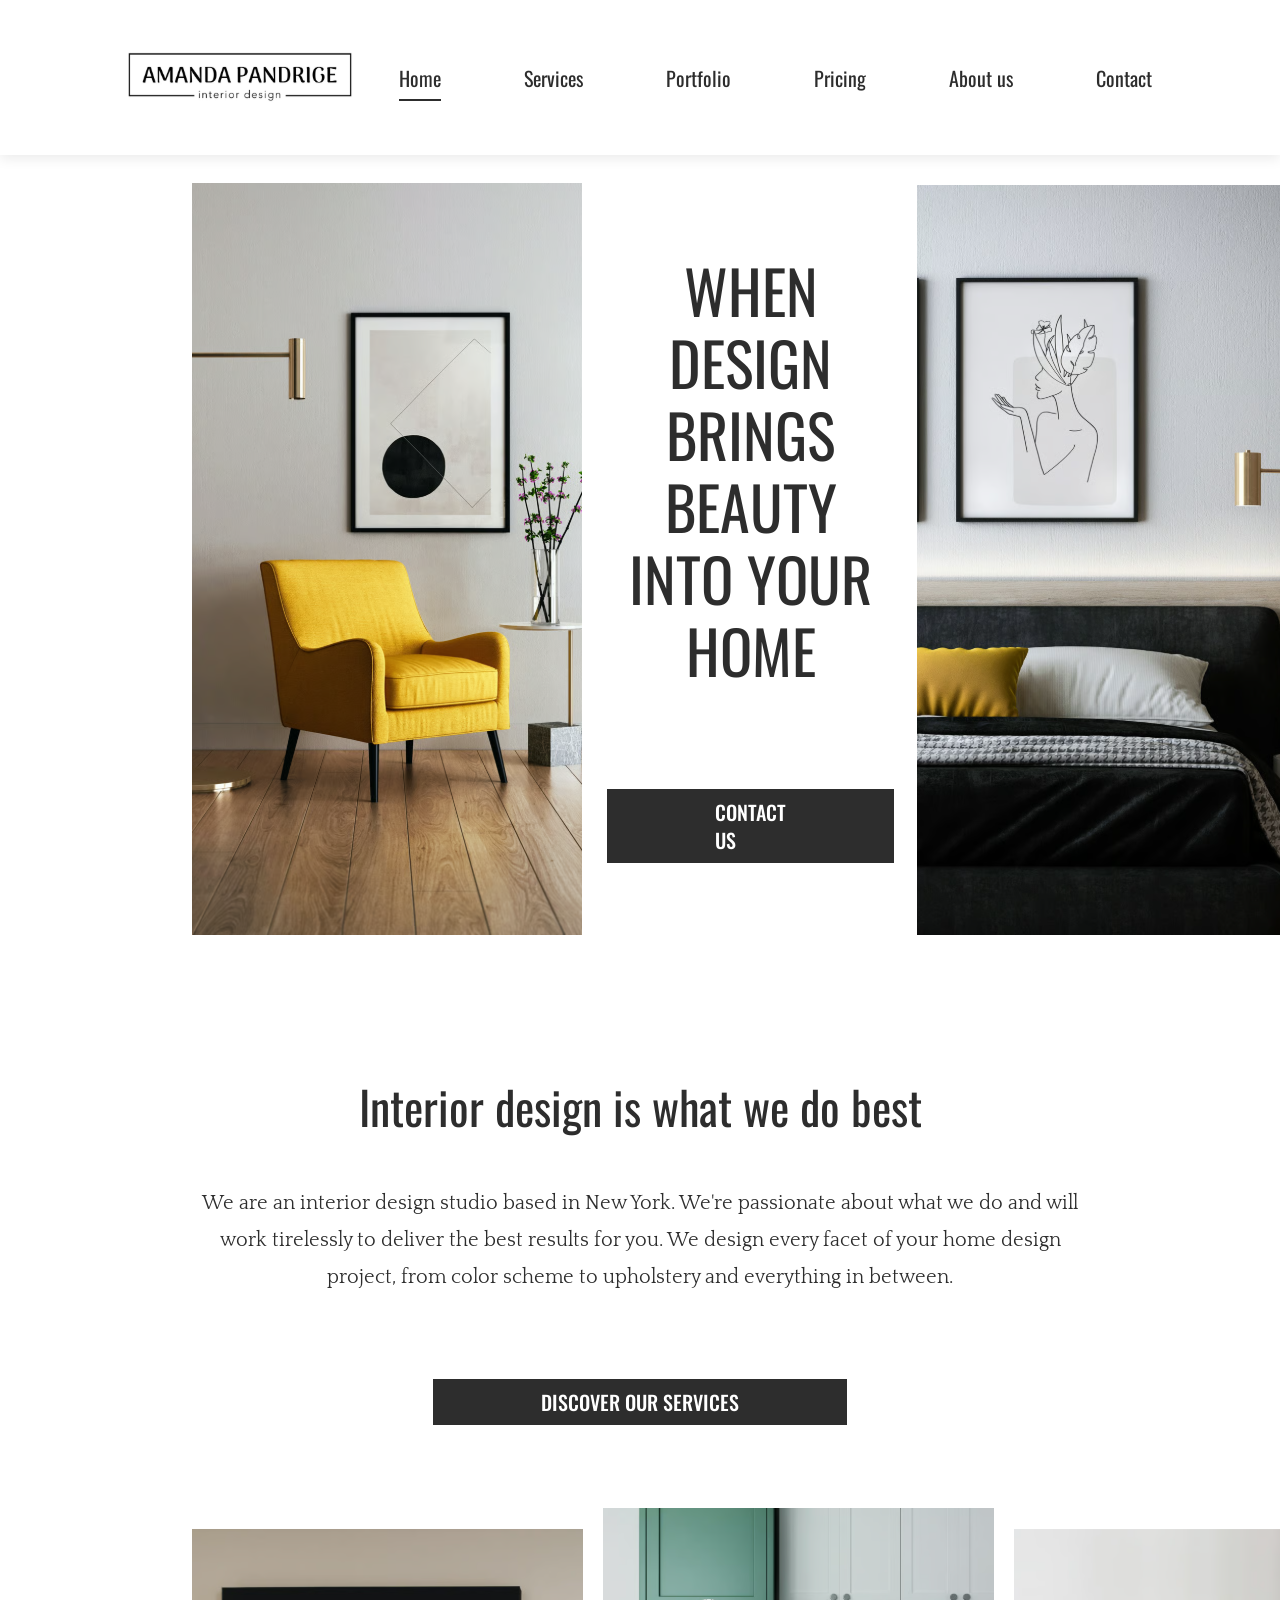
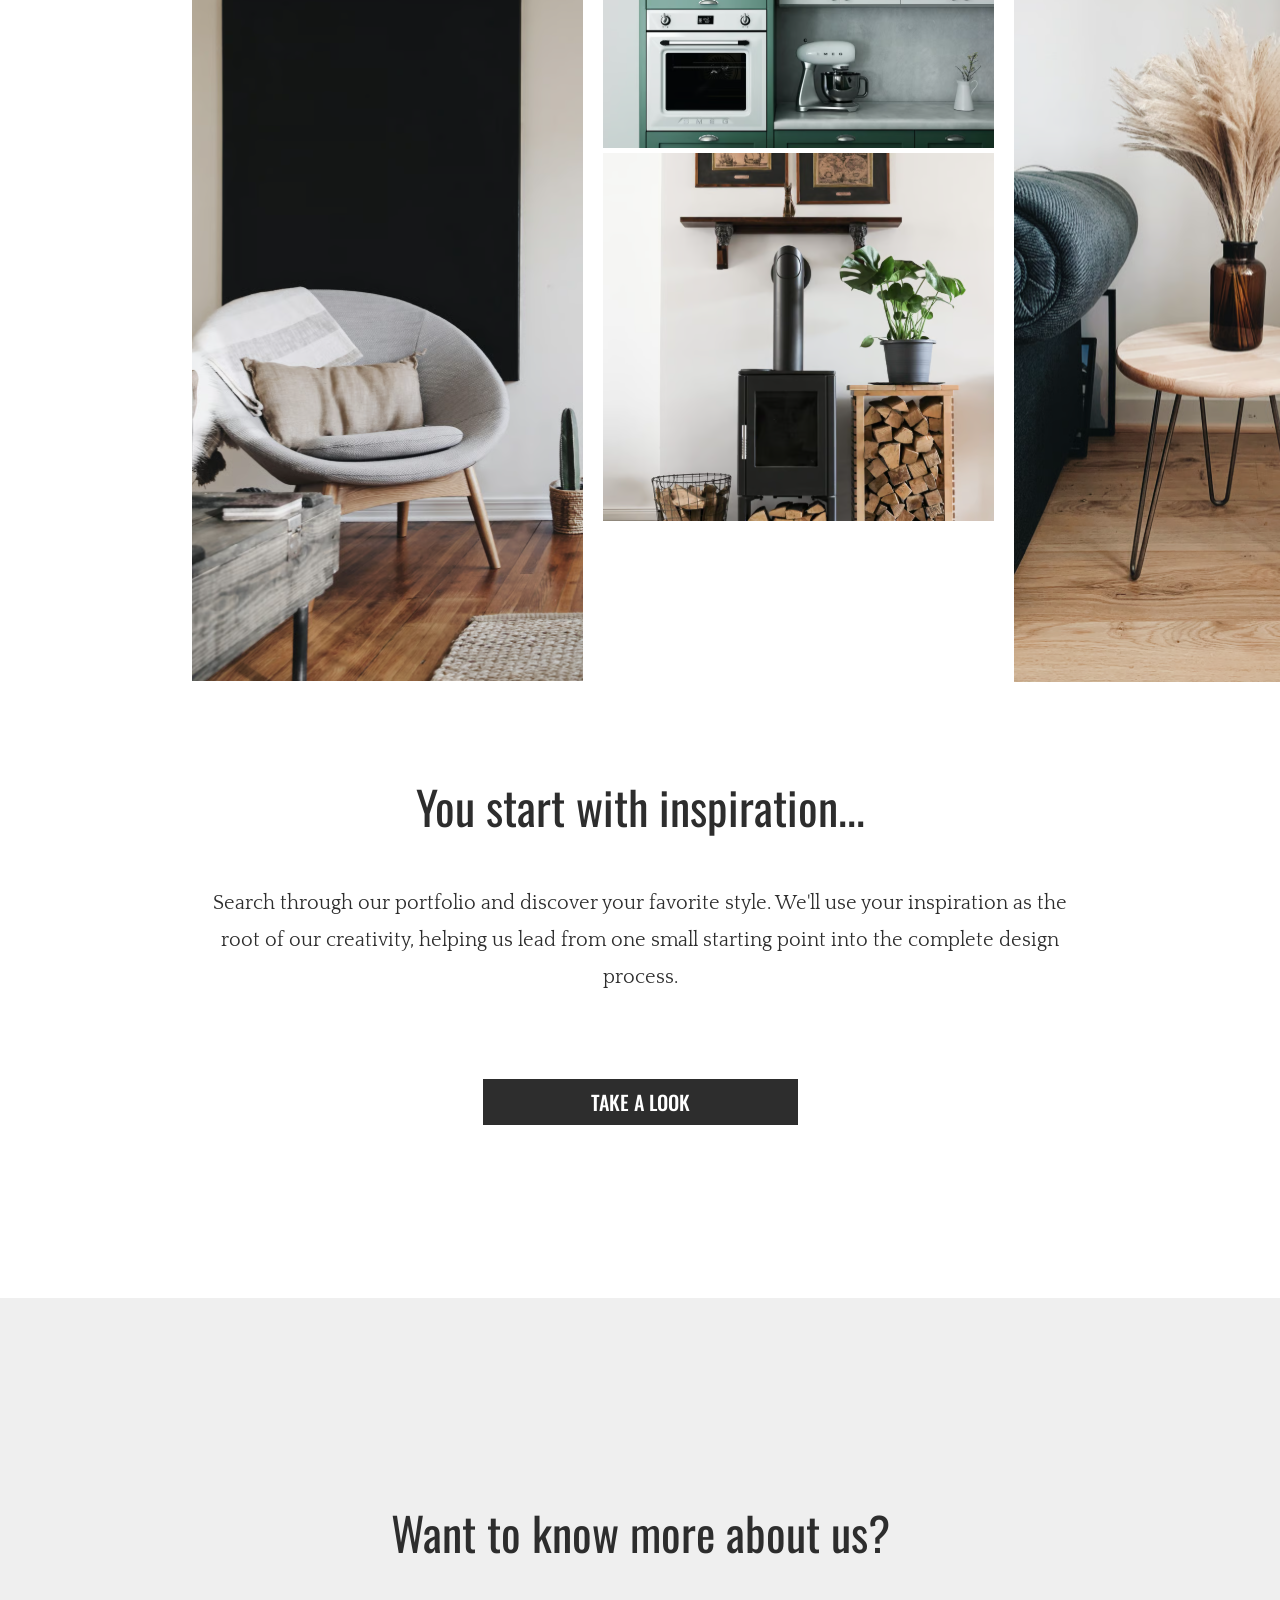
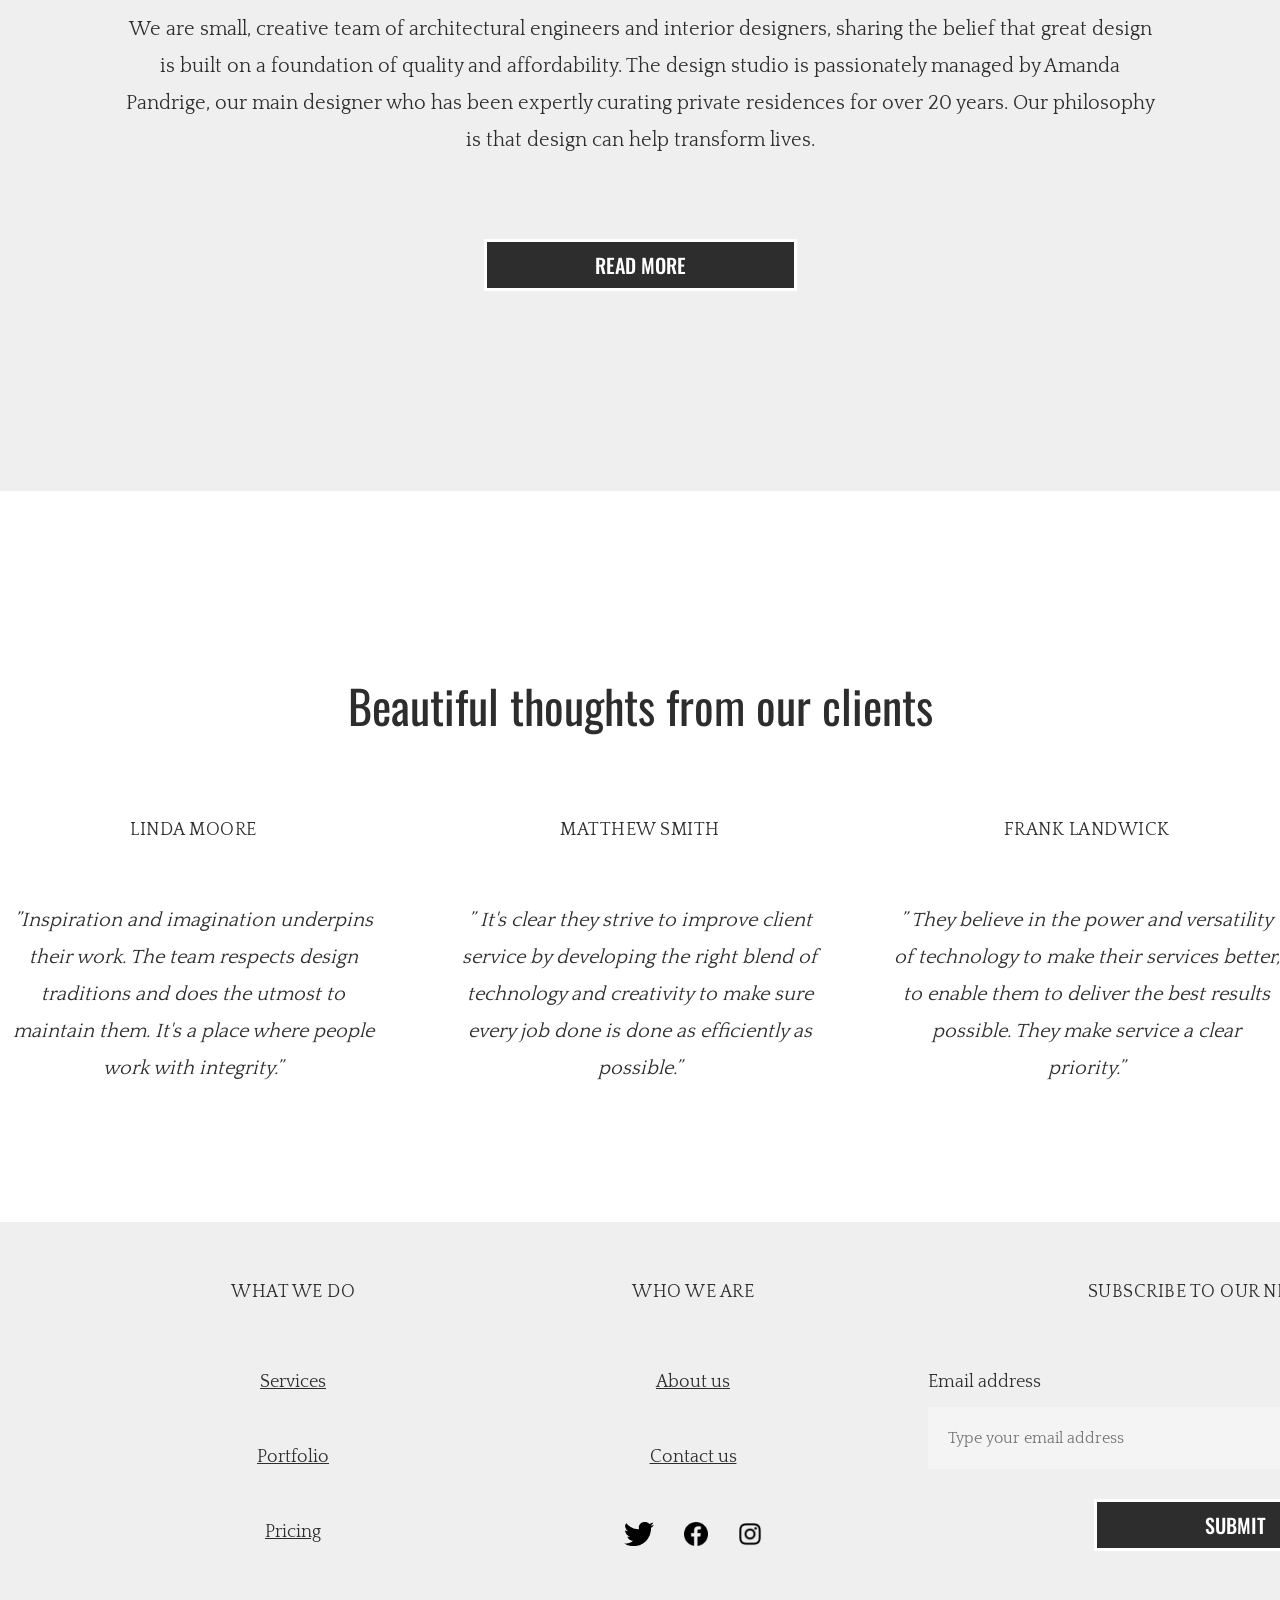
==== index.html @ 2fcddf1e "Restyle homepage to match the Quilla template Header, hero, text sections, buttons, testimonials and" ====
<!DOCTYPE html>
<html lang="en">
<head>
    <meta charset="UTF-8">
    <meta name="viewport" content="width=device-width, initial-scale=1.0">
    <title>AMANDA PANDRIGE</title>
    <link rel="preconnect" href="https://fonts.googleapis.com">
    <link rel="preconnect" href="https://fonts.gstatic.com" crossorigin>
    <link href="https://fonts.googleapis.com/css2?family=Oswald:wght@400;500&family=Quattrocento:wght@400;700&display=swap" rel="stylesheet">
    <link rel="stylesheet" href="style.css">
</head>
<body>
    <header>
        <img src="images/logo.png" alt="Logo" class="logo">
        <nav>
            <ul>
                <li><a href="index.html" class="active">Home</a></li>
                <li><a href="services.html">Services</a></li>   
                <li><a href="portfolio.html">Portfolio</a></li>
                <li><a href="pricing.html">Pricing</a></li>
                <li><a href="about.html">About us</a></li>
                <li><a href="contact.html">Contact</a></li>
            </ul>
        </nav>
    </header>
    <main>
        <div id="section1">
            <img src="images/imageleft.png" alt="Image 1">
            <div>
                <h1>When design brings beauty into your home</h1>
                <a href="contact.html">Contact Us</a>
            </div>
            <img src="images/image right.png" alt="Image 2">
        </div>
        <div id="section2">
                <h2>Interior design is what we do best</h2>
                <p>We are an interior design studio based in New York. We're passionate about what we do and will work tirelessly to deliver the best results for you. We design every facet of your home design project, from color scheme to upholstery and everything in between.</p>
                <a href="services.html">discover our services</a>
        </div>
         <div id="section3">
                <img src="images/imageleft2.png" alt="">
                <div>
                    <img src="images/imagetopcenter.png" alt="">
                    <img src="images/imagebottomcenter.png" alt="">
                </div>
                <img src="images/imageright2.png" alt="">
            </div>
            <div id="section4">
                <h2>You start with inspiration...</h2>
                <p>Search through our portfolio and discover your favorite style. We'll use your inspiration as the root of our creativity, helping us lead from one small starting point into the complete design process. </p>
                <a href="portfolio.html">Take a look</a>
            </div>
            <div id="section5">
                <h2>Want to know more about us?</h2>
                <p>We are small, creative team of architectural engineers and interior designers, sharing the belief that great design is built on a foundation of quality and affordability. The design studio is passionately managed by Amanda Pandrige, our main designer who has been expertly curating private residences for over 20 years. Our philosophy is that design can help transform lives.</p>
                <a href="about.html">Read more</a>
            </div>
            <div id="section6">
                <h2>Beautiful thoughts from our clients</h2>
                <div id="thoughts">
                <div>
                    <p class="client">Linda Moore</p>
                    <p>”Inspiration and imagination underpins their work. The team respects design traditions and does the utmost to maintain them. It's a place where people work with integrity.” 
                    </p>
                </div>
                <div>
                    <p class="client">Matthew Smith</p>
                    <p>” It's clear they strive to improve client service by developing the right blend of technology and creativity to make sure every job done is done as efficiently as possible.” </p>
                </div>
                <div>
                    <p class="client">frank landwick</p>
                    <p>” They believe in the power and versatility of technology to make their services better, to enable them to deliver the best results possible. They make service a clear priority.” </p>
                </div>
            </div>
            </div>
    </main>
    <footer>
        <div id="footgroup">
            <h2>What we do</h2>
            <ul>
            <li><a href="services.html">Services</a></li>
            <li><a href="portfolio.html">Portfolio</a></li>
            <li><a href="pricing.html">Pricing</a></li>
            </ul>
        </div>
        <div>
            <h2>Who we are</h2>
            <ul>
            <li><a href="about.html">About us</a></li>
            <li><a href="contact.html">Contact us</a></li>
            </ul>
            <div id="socials">
                <a href="#"><img src="images/twitter.png" alt="Twitter"></a>
                <a href="#"><img src="images/facebook.png" alt="Facebook"></a>
                <a href="#"><img src="images/instagram img.webp" alt="Instagram"></a>
            </div>
        </div>
        <div>
            <h2>subscribe to our newsletter</h2>
            <form action="">
                <label for="email">Email address</label>
                <input type="email" id="email" name="email" placeholder="Type your email address" required>
                <button type="submit">Submit</button>
            </form>
        </div>
    </footer>
</body>
</html>
---- style.css ----
* {
    margin: 0;
    padding: 0;
    box-sizing: border-box;
}
body {
    font-family: 'Quattrocento', serif;
    color: #2d2d2d;
}
header {
    position: sticky;
    top: 0;
    z-index: 10;
    height: 155px;
    display: flex;
    justify-content: space-between;
    align-items: center;
    padding: 0 10%;
    background-color: white;
    box-shadow: 0px 4px 12px rgba(0, 0, 0, 0.08);
}
nav ul {
    display: flex;
    list-style-type: none;
    gap: 83px;
}
nav ul li a {
    text-decoration: none;
    color: #2d2d2d;
    font-size: 20px;
    font-family: 'Oswald', sans-serif;
    padding-bottom: 6px;
    border-bottom: 2px solid transparent;
}
nav ul li a:hover,
nav ul li a.active {
    border-bottom-color: #2d2d2d;
}
main{
    display: flex;
    flex-direction: column;
    align-items: center;
}
#section1 a, #section2 a, #section4 a, #section5 a, footer button {
    display: inline-block;
    text-decoration: none;
    background-color: #2d2d2d;
    color: white;
    padding: 9px 108px;
    border: 3px solid white;
    font-family: 'Oswald', sans-serif;
    font-weight: 500;
    font-size: 20px;
    line-height: 1.4;
    text-transform: uppercase;
    cursor: pointer;
}
#section1{
    display: flex;
    justify-content: space-around;
    align-items: center;
    gap: 20px;
    width: 70%;
    margin-top: 27px;
}
#section1 div{
    display: flex;
    flex-direction: column;
    align-items: center;
}
#section1 h1{
    text-align: center;
    padding: 0 20px;
    font-family: 'Oswald', sans-serif;
    font-weight: 400;
    text-transform: uppercase;
    font-size: 60px;
    line-height: 1.2;
    margin-bottom: 100px;
}
#section2 h2, #section4 h2, #section5 h2, #section6 h2{
    text-align: center;
    font-family: 'Oswald', sans-serif;
    font-weight: 400;
    font-size: 46px;
    margin-bottom: 45px;
}
#section2 p, #section4 p, #section5 p{
    text-align: center;
    font-size: 20px;
    line-height: 1.85;
    max-width: 1040px;
    margin-bottom: 80px;
}
#section2{
    display: flex;
    flex-direction: column;
    align-items: center;
    width: 70%;
    margin-top: 135px;
}
#section3{
    display: flex;
    gap: 10px 20px;
    width: 70%;
    margin-top: 100px;
}
#section3 div{
    margin-top: -20px;
}
#section4{
    display: flex;
    flex-direction: column;
    align-items: center;
    width: 70%;
    margin-top: 90px;
}
#section5{
    display: flex;
    flex-direction: column;
    align-items: center;
    width: 100%;
    margin-top: 170px;
    padding: 200px 0;
    background-color: #efefef;
}
#section6{
    display: flex;
    flex-direction: column;
    align-items: center;
    width: 100%;
    padding-top: 180px;
}
#section6 h2{
    margin-bottom: 75px;
}
#thoughts{
    display: grid;
    grid-template-columns: repeat(3, 1fr);
    gap: 60px;
    width: 100%;
    max-width: 1560px;
    text-align: center;
    margin-bottom: 135px;
}
#thoughts p{
    font-size: 20px;
    font-style: italic;
    line-height: 1.85;
}
#thoughts .client{
    font-style: normal;
    font-size: 18px;
    text-transform: uppercase;
    letter-spacing: 0.5px;
    margin-bottom: 55px;
}
footer{
    display: grid;
    grid-template-columns: 330px 470px 1fr;
    align-items: start;
    padding: 60px 10% 120px;
    background-color: #efefef;
    text-align: center;
}
footer h2{
    font-size: 18px;
    font-weight: 400;
    text-transform: uppercase;
    letter-spacing: 0.5px;
    margin-bottom: 70px;
}
footer ul{
    list-style: none;
}
footer ul li{
    margin-bottom: 55px;
}
footer ul li a{
    color: #2d2d2d;
    font-size: 18px;
}
#socials{
    display: flex;
    justify-content: center;
    gap: 30px;
}
#socials img{
    width: auto;
    height: 24px;
    mix-blend-mode: multiply;
}
footer > div:last-child{
    justify-self: end;
    width: 615px;
    max-width: 100%;
}
footer label{
    display: block;
    text-align: left;
    font-size: 18px;
    margin-bottom: 15px;
}
footer input{
    display: block;
    width: 100%;
    height: 62px;
    padding: 0 20px;
    border: none;
    background-color: #f4f4f4;
    font-family: 'Quattrocento', serif;
    font-size: 16px;
    margin-bottom: 30px;
}
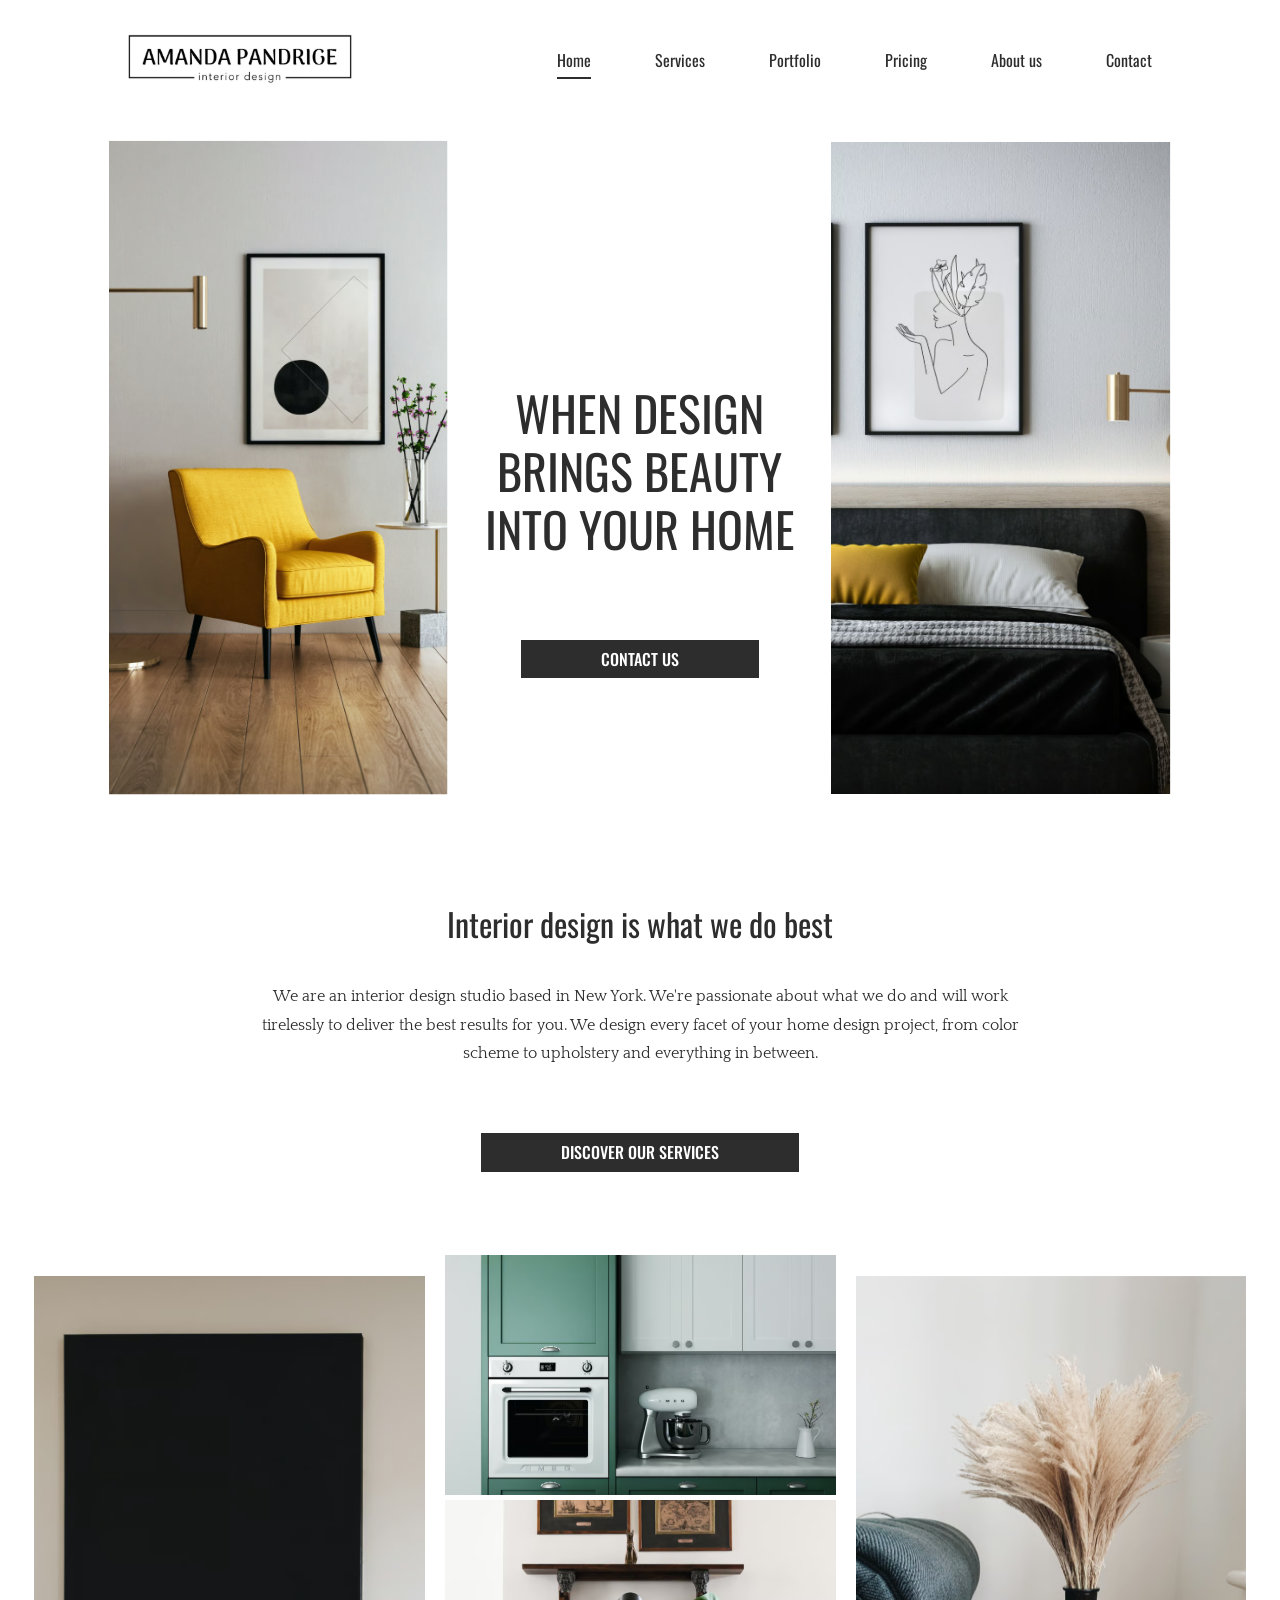
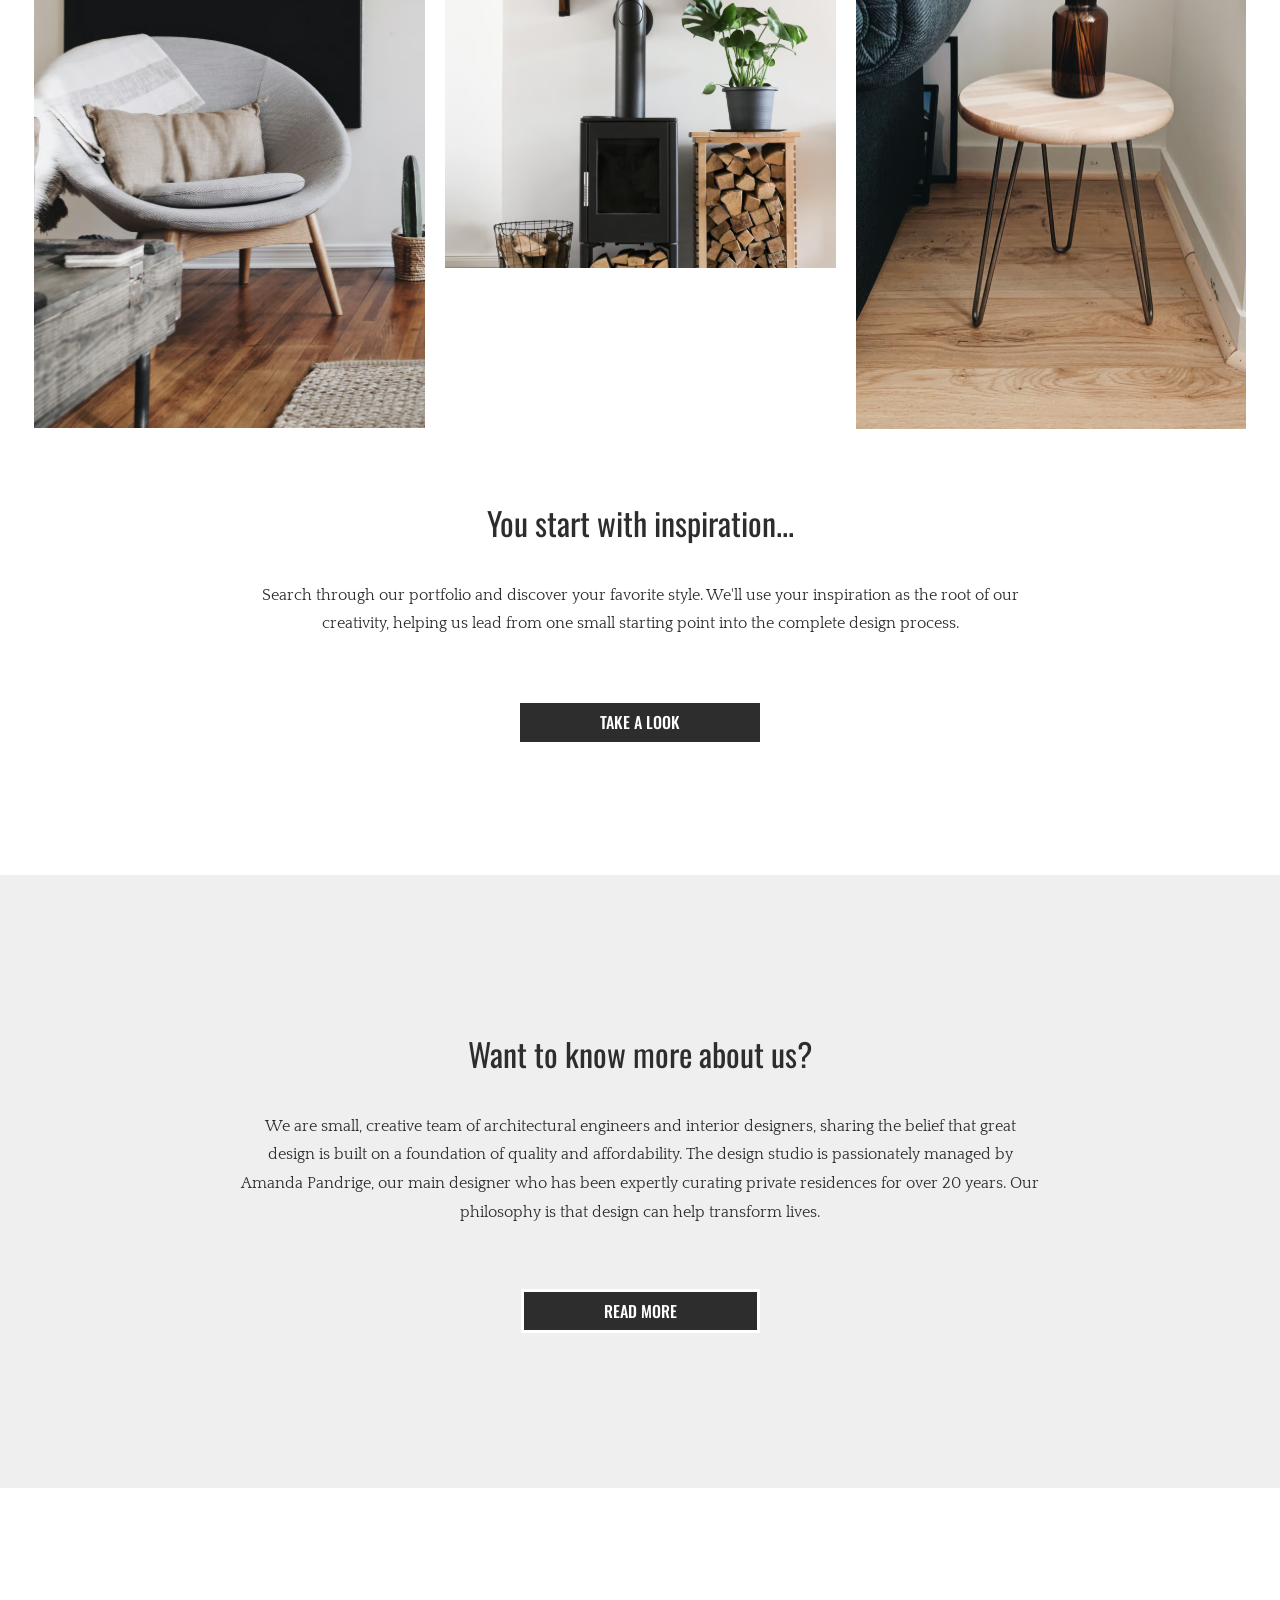
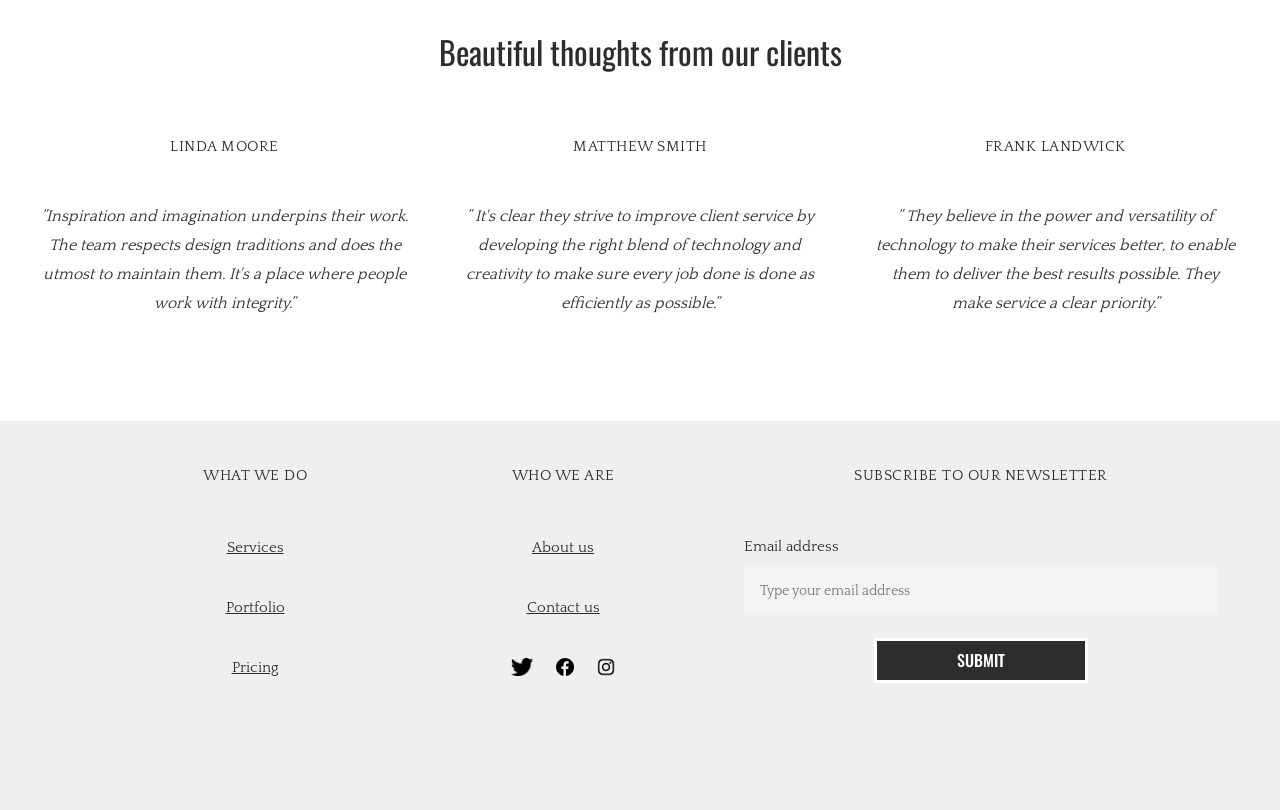
==== commit a3bacea9: "Scale homepage to the real viewport and fade in header shadow Reference measurements were in physica" ====
--- a/index.html
+++ b/index.html
@@ -104,5 +104,11 @@
             </form>
         </div>
     </footer>
+    <script>
+        const header = document.querySelector('header');
+        window.addEventListener('scroll', () => {
+            header.classList.toggle('scrolled', window.scrollY > 0);
+        });
+    </script>
 </body>
 </html>
--- a/style.css
+++ b/style.css
@@ -11,25 +11,29 @@
     position: sticky;
     top: 0;
     z-index: 10;
-    height: 155px;
+    height: 120px;
     display: flex;
     justify-content: space-between;
     align-items: center;
     padding: 0 10%;
     background-color: white;
+    box-shadow: 0px 4px 12px rgba(0, 0, 0, 0);
+    transition: box-shadow 0.3s ease;
+}
+header.scrolled {
     box-shadow: 0px 4px 12px rgba(0, 0, 0, 0.08);
 }
 nav ul {
     display: flex;
     list-style-type: none;
-    gap: 83px;
+    gap: 64px;
 }
 nav ul li a {
     text-decoration: none;
     color: #2d2d2d;
-    font-size: 20px;
-    font-family: 'Oswald', sans-serif;
-    padding-bottom: 6px;
+    font-size: 16px;
+    font-family: 'Oswald', sans-serif;
+    padding-bottom: 5px;
     border-bottom: 2px solid transparent;
 }
 nav ul li a:hover,
@@ -46,82 +50,87 @@
     text-decoration: none;
     background-color: #2d2d2d;
     color: white;
-    padding: 9px 108px;
+    padding: 8px 80px;
     border: 3px solid white;
     font-family: 'Oswald', sans-serif;
     font-weight: 500;
-    font-size: 20px;
+    font-size: 16px;
     line-height: 1.4;
     text-transform: uppercase;
     cursor: pointer;
 }
 #section1{
-    display: flex;
-    justify-content: space-around;
-    align-items: center;
-    gap: 20px;
+    display: grid;
+    grid-template-columns: 1fr 1.12fr 1fr;
+    align-items: center;
+    width: 83%;
+    margin-top: 20px;
+}
+#section1 img{
+    width: 100%;
+    height: auto;
+    display: block;
+}
+#section1 div{
+    display: flex;
+    flex-direction: column;
+    align-items: center;
+    padding-top: 130px;
+}
+#section1 h1{
+    text-align: center;
+    padding: 0 24px;
+    font-family: 'Oswald', sans-serif;
+    font-weight: 400;
+    text-transform: uppercase;
+    font-size: 48px;
+    line-height: 1.2;
+    margin-bottom: 80px;
+}
+#section2 h2, #section4 h2, #section5 h2, #section6 h2{
+    text-align: center;
+    font-family: 'Oswald', sans-serif;
+    font-weight: 400;
+    font-size: 32px;
+    margin-bottom: 35px;
+}
+#section2 p, #section4 p, #section5 p{
+    text-align: center;
+    font-size: 16px;
+    line-height: 1.8;
+    max-width: 800px;
+    margin-bottom: 62px;
+}
+#section2{
+    display: flex;
+    flex-direction: column;
+    align-items: center;
     width: 70%;
-    margin-top: 27px;
-}
-#section1 div{
-    display: flex;
-    flex-direction: column;
-    align-items: center;
-}
-#section1 h1{
-    text-align: center;
-    padding: 0 20px;
-    font-family: 'Oswald', sans-serif;
-    font-weight: 400;
-    text-transform: uppercase;
-    font-size: 60px;
-    line-height: 1.2;
-    margin-bottom: 100px;
-}
-#section2 h2, #section4 h2, #section5 h2, #section6 h2{
-    text-align: center;
-    font-family: 'Oswald', sans-serif;
-    font-weight: 400;
-    font-size: 46px;
-    margin-bottom: 45px;
-}
-#section2 p, #section4 p, #section5 p{
-    text-align: center;
-    font-size: 20px;
-    line-height: 1.85;
-    max-width: 1040px;
-    margin-bottom: 80px;
-}
-#section2{
+    margin-top: 104px;
+}
+#section3{
+    display: flex;
+    gap: 10px 20px;
+    margin-top: 100px;
+}
+#section3 div{
+    width: min-content;
+    margin-top: -20px;
+}
+#section4{
     display: flex;
     flex-direction: column;
     align-items: center;
     width: 70%;
-    margin-top: 135px;
-}
-#section3{
-    display: flex;
-    gap: 10px 20px;
-    width: 70%;
-    margin-top: 100px;
-}
-#section3 div{
-    margin-top: -20px;
-}
-#section4{
-    display: flex;
-    flex-direction: column;
-    align-items: center;
-    width: 70%;
-    margin-top: 90px;
+    margin-top: 70px;
 }
 #section5{
     display: flex;
     flex-direction: column;
     align-items: center;
     width: 100%;
-    margin-top: 170px;
-    padding: 200px 0;
+    margin-top: 130px;
+    padding: 155px 0;
     background-color: #efefef;
 }
 #section6{
@@ -129,86 +138,86 @@
     flex-direction: column;
     align-items: center;
     width: 100%;
-    padding-top: 180px;
+    padding-top: 140px;
 }
 #section6 h2{
-    margin-bottom: 75px;
+    margin-bottom: 58px;
 }
 #thoughts{
     display: grid;
     grid-template-columns: repeat(3, 1fr);
-    gap: 60px;
-    width: 100%;
-    max-width: 1560px;
-    text-align: center;
-    margin-bottom: 135px;
+    gap: 46px;
+    width: 100%;
+    max-width: 1200px;
+    text-align: center;
+    margin-bottom: 104px;
 }
 #thoughts p{
-    font-size: 20px;
+    font-size: 16px;
     font-style: italic;
-    line-height: 1.85;
+    line-height: 1.8;
 }
 #thoughts .client{
     font-style: normal;
-    font-size: 18px;
+    font-size: 15px;
     text-transform: uppercase;
     letter-spacing: 0.5px;
-    margin-bottom: 55px;
+    margin-bottom: 42px;
 }
 footer{
     display: grid;
-    grid-template-columns: 330px 470px 1fr;
+    grid-template-columns: 254px 362px 1fr;
     align-items: start;
-    padding: 60px 10% 120px;
+    padding: 46px 10% 92px;
     background-color: #efefef;
     text-align: center;
 }
 footer h2{
-    font-size: 18px;
+    font-size: 15px;
     font-weight: 400;
     text-transform: uppercase;
     letter-spacing: 0.5px;
-    margin-bottom: 70px;
+    margin-bottom: 54px;
 }
 footer ul{
     list-style: none;
 }
 footer ul li{
-    margin-bottom: 55px;
+    margin-bottom: 42px;
 }
 footer ul li a{
     color: #2d2d2d;
-    font-size: 18px;
+    font-size: 15px;
 }
 #socials{
     display: flex;
     justify-content: center;
-    gap: 30px;
+    gap: 23px;
 }
 #socials img{
     width: auto;
-    height: 24px;
+    height: 18px;
     mix-blend-mode: multiply;
 }
 footer > div:last-child{
     justify-self: end;
-    width: 615px;
+    width: 474px;
     max-width: 100%;
 }
 footer label{
     display: block;
     text-align: left;
-    font-size: 18px;
-    margin-bottom: 15px;
+    font-size: 15px;
+    margin-bottom: 12px;
 }
 footer input{
     display: block;
     width: 100%;
-    height: 62px;
-    padding: 0 20px;
+    height: 48px;
+    padding: 0 16px;
     border: none;
     background-color: #f4f4f4;
     font-family: 'Quattrocento', serif;
-    font-size: 16px;
-    margin-bottom: 30px;
-}
+    font-size: 14px;
+    margin-bottom: 23px;
+}
